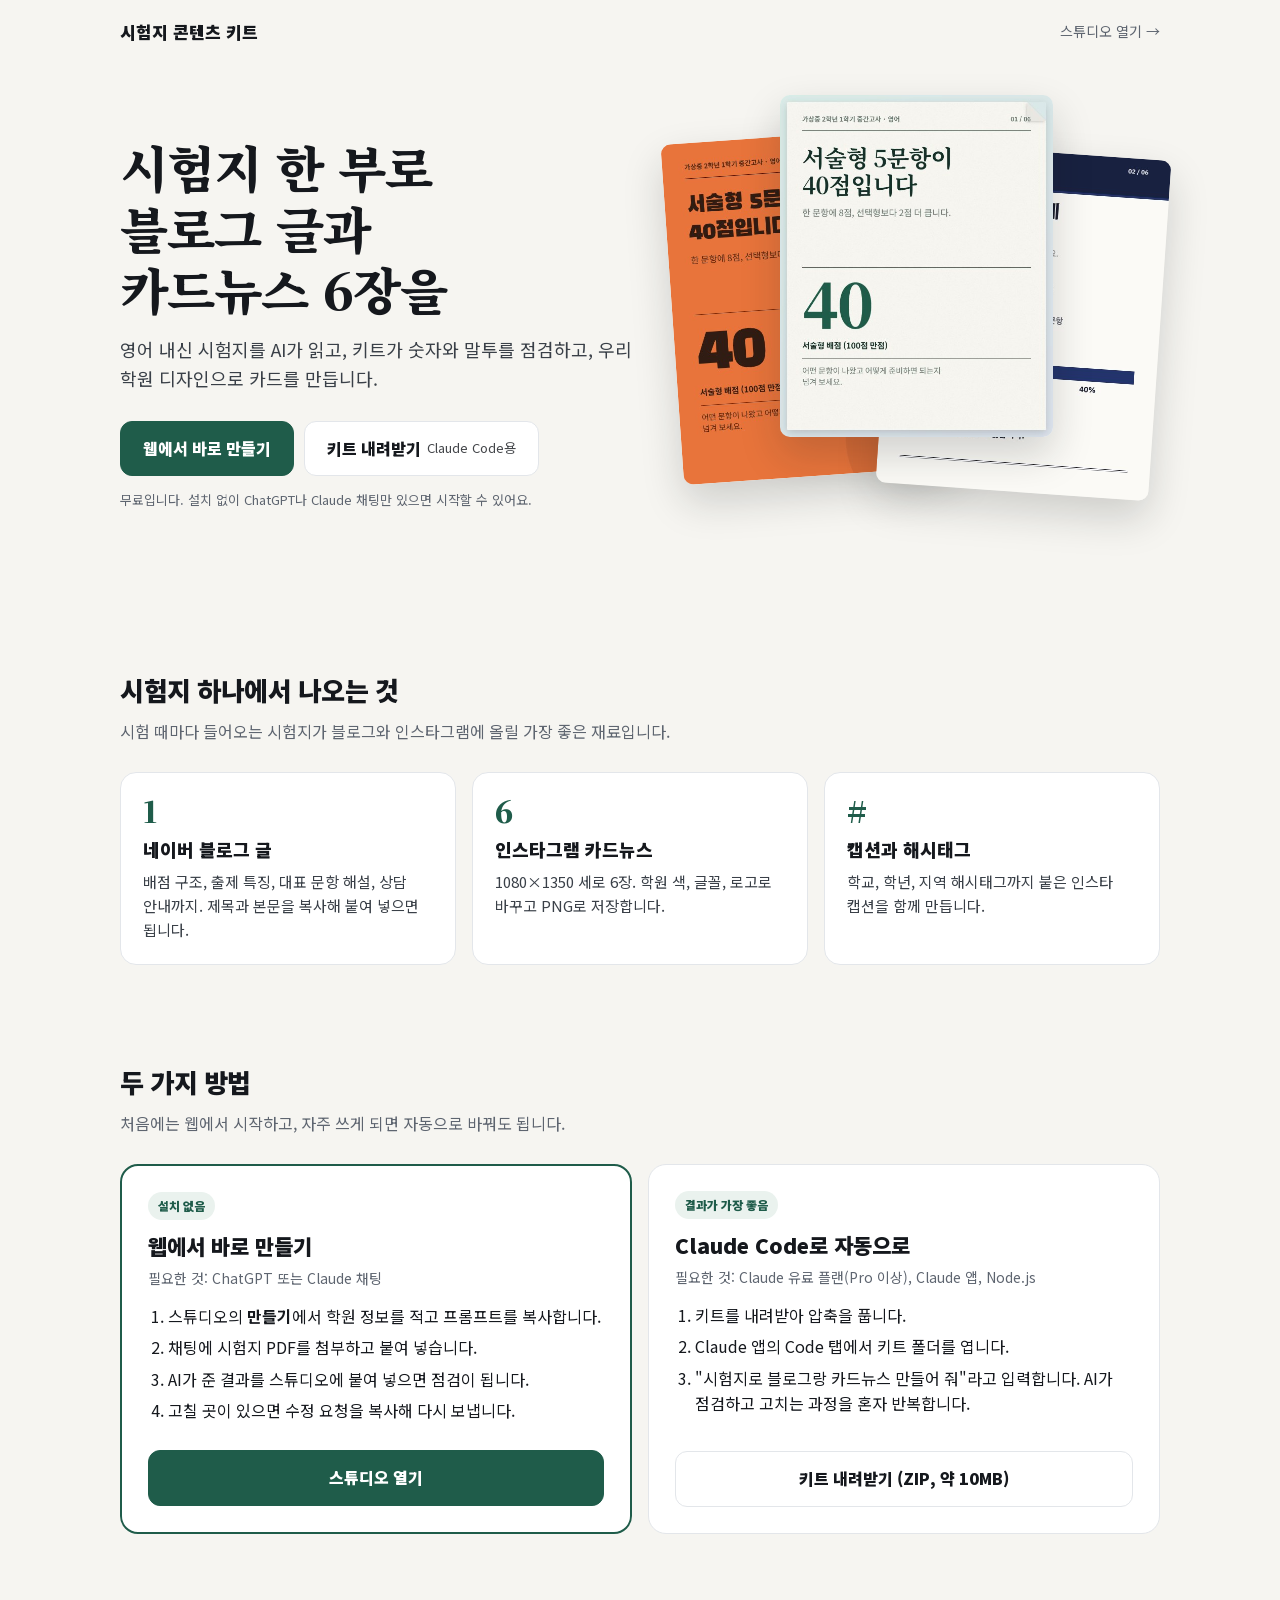
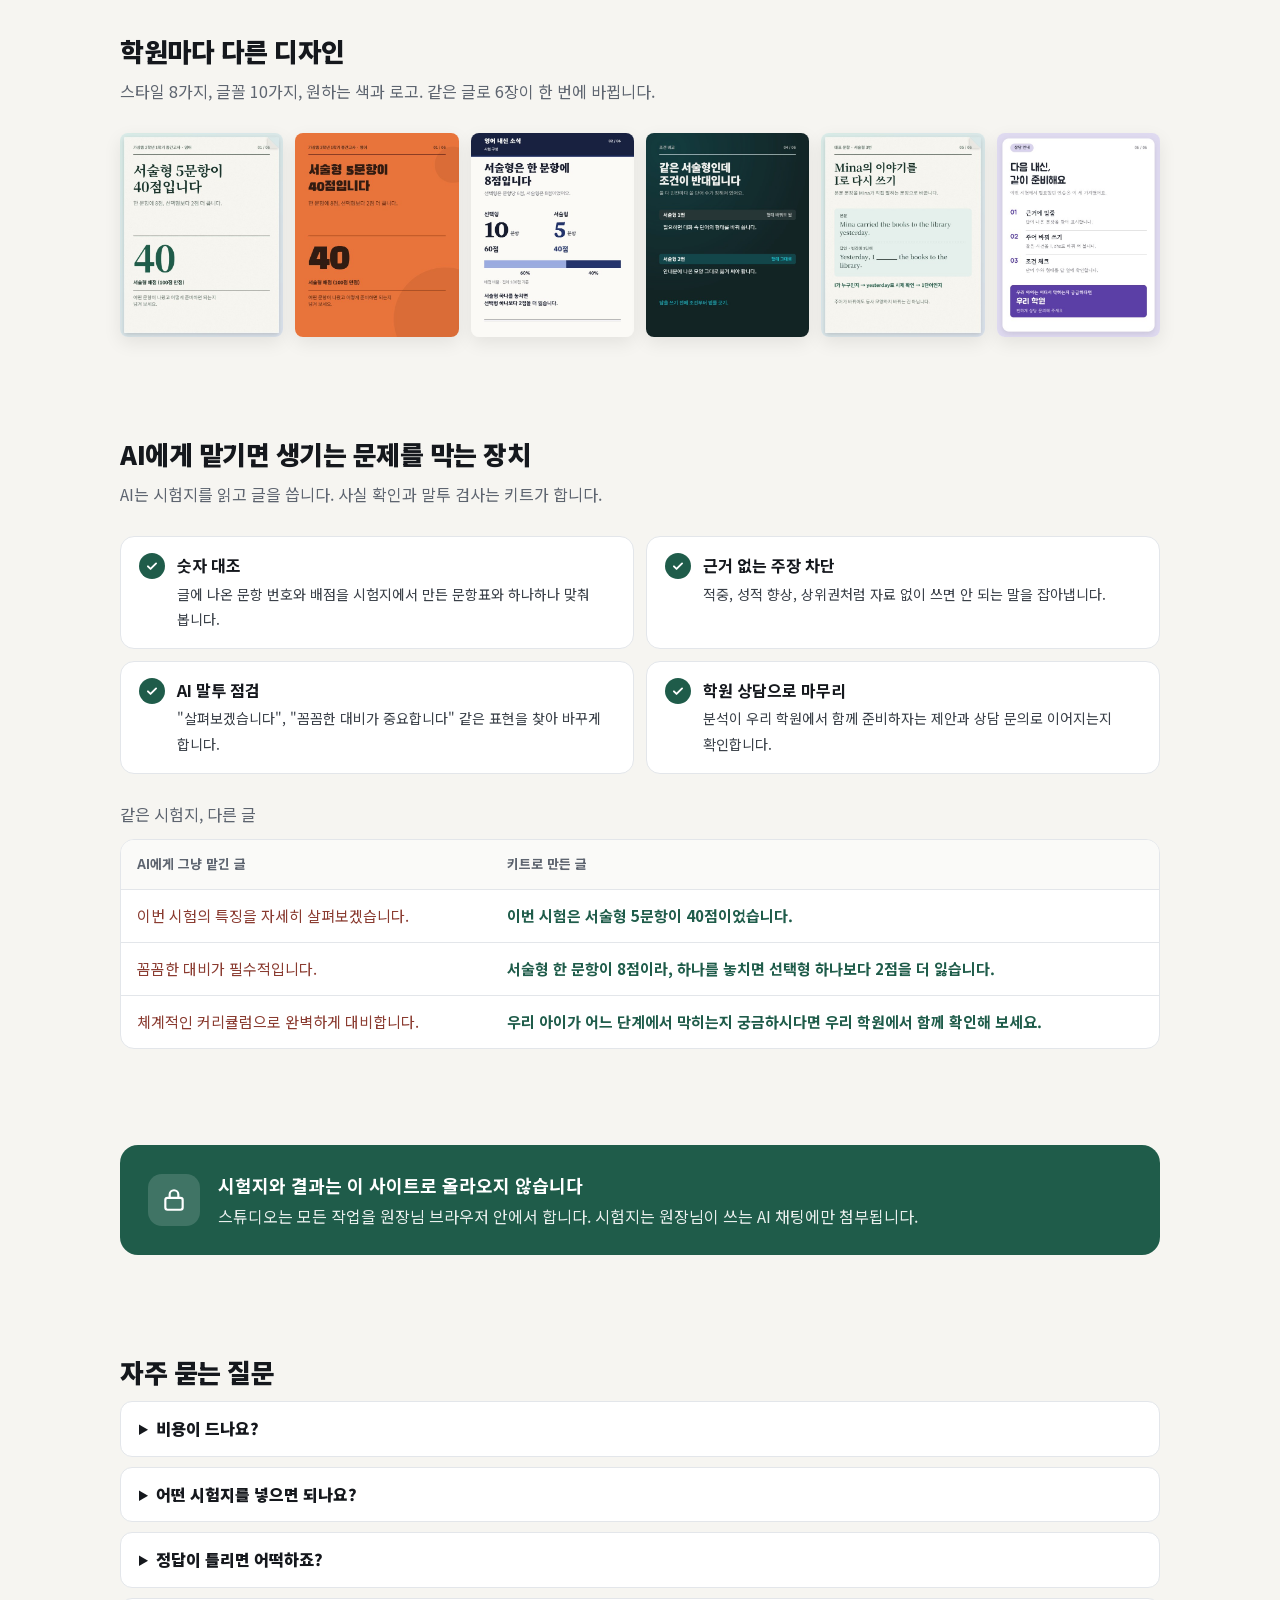
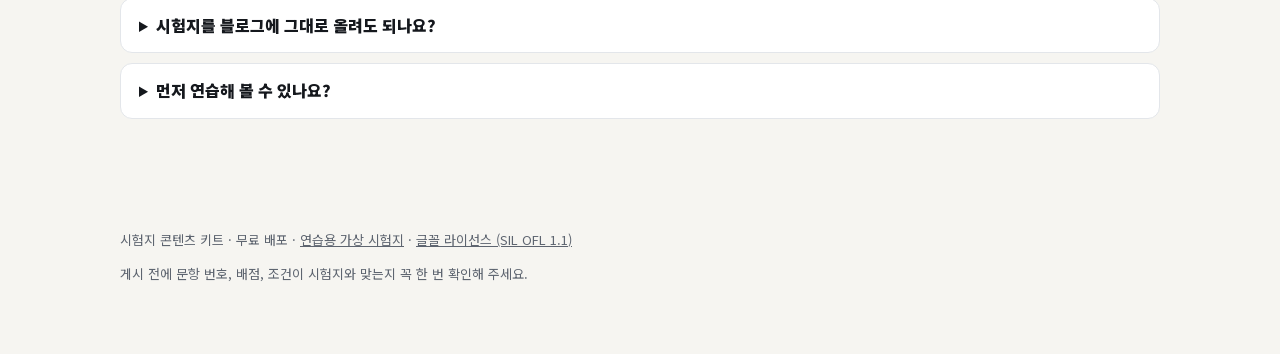
==== index.html @ 61bb946b "시험지 콘텐츠 키트 웹사이트 첫 배포 - 시작 페이지, 웹 스튜디오(만들기·카드뉴스·블로그·점검) - Claude Code용 키트 ZIP, 연습용 가상 시험지  Co-Authore" ====
<!doctype html>
<html lang="ko">
<head>
  <meta charset="utf-8">
  <meta name="viewport" content="width=device-width, initial-scale=1">
  <title>시험지 콘텐츠 키트</title>
  <meta name="description" content="영어 내신 시험지 한 부로 학부모용 네이버 블로그 글과 인스타그램 카드뉴스를 만드는 무료 키트">
  <meta property="og:title" content="시험지 콘텐츠 키트">
  <meta property="og:description" content="시험지 한 부로 블로그 글과 카드뉴스 6장을. 무료로 씁니다.">
  <meta property="og:image" content="assets/site-1.jpg">
  <link rel="stylesheet" href="studio/fonts/fonts.css">
  <style>
    :root {
      --ink: #15181D; --muted: #5E6570; --line: #E3E6EA; --bg: #F6F5F1; --panel: #FFFFFF;
      --accent: #1F5C4A; --accent-2: #2456E8; --soft: #EAF2EE;
    }
    * { box-sizing: border-box; }
    html, body { margin: 0; }
    body { background: var(--bg); color: var(--ink); font-family: "kit-notosans", "Malgun Gothic", "Apple SD Gothic Neo", sans-serif; line-height: 1.6; word-break: keep-all; }
    a { color: inherit; }
    .wrap { max-width: 1080px; margin: 0 auto; padding: 0 20px; }
    header.top { display: flex; align-items: center; justify-content: space-between; padding: 18px 0; }
    header.top b { font-weight: 900; font-size: 17px; }
    header.top a { font-size: 14px; color: var(--muted); text-decoration: none; }

    .hero { display: grid; grid-template-columns: 1.05fr 1fr; gap: 40px; align-items: center; padding: 32px 0 56px; }
    .hero h1 { margin: 0 0 16px; font-family: "kit-notoserif"; font-weight: 900; font-size: clamp(32px, 5vw, 50px); line-height: 1.22; letter-spacing: -1px; }
    .hero p.lead { margin: 0 0 28px; font-size: 18px; color: #3A4048; }
    .cta { display: flex; gap: 10px; flex-wrap: wrap; }
    .btn { display: inline-flex; align-items: center; justify-content: center; gap: 6px; padding: 14px 22px; border-radius: 12px; font-weight: 800; font-size: 16px; text-decoration: none; border: 1px solid var(--line); background: #fff; }
    .btn.primary { background: var(--accent); border-color: var(--accent); color: #fff; }
    .btn small { font-weight: 500; font-size: 13px; opacity: .8; }
    .free { margin-top: 14px; font-size: 13px; color: var(--muted); }
    .stack { position: relative; height: 470px; }
    .stack img { position: absolute; width: 56%; border-radius: 10px; box-shadow: 0 18px 40px rgba(20, 30, 25, .18); }
    .stack img:nth-child(1) { left: 0; top: 40px; transform: rotate(-4deg); }
    .stack img:nth-child(2) { left: 22%; top: 0; z-index: 2; }
    .stack img:nth-child(3) { right: 0; top: 56px; transform: rotate(4deg); }

    section { padding: 48px 0; }
    section h2 { margin: 0 0 8px; font-size: 26px; font-weight: 900; letter-spacing: -.5px; }
    section > .wrap > p.sub { margin: 0 0 28px; color: var(--muted); }
    .three { display: grid; grid-template-columns: repeat(3, 1fr); gap: 16px; }
    .box { background: var(--panel); border: 1px solid var(--line); border-radius: 16px; padding: 22px; }
    .box h3 { margin: 0 0 6px; font-size: 18px; font-weight: 900; }
    .box p { margin: 0; color: #3A4048; font-size: 15px; }
    .num { display: inline-block; font-family: "kit-notoserif"; font-weight: 900; font-size: 30px; color: var(--accent); line-height: 1; margin-bottom: 10px; }

    .ways { display: grid; grid-template-columns: 1fr 1fr; gap: 16px; }
    .way { background: var(--panel); border: 1px solid var(--line); border-radius: 18px; padding: 26px; display: flex; flex-direction: column; }
    .way.main { border: 2px solid var(--accent); }
    .tag { align-self: flex-start; font-size: 12px; font-weight: 800; padding: 4px 10px; border-radius: 99px; background: var(--soft); color: var(--accent); margin-bottom: 10px; }
    .way h3 { margin: 0 0 4px; font-size: 21px; font-weight: 900; }
    .way .need { margin: 0 0 14px; color: var(--muted); font-size: 14px; }
    .way ol { margin: 0 0 20px; padding-left: 20px; }
    .way li { margin-bottom: 6px; }
    .way .btn { margin-top: auto; }

    .gallery { display: grid; grid-template-columns: repeat(6, 1fr); gap: 12px; }
    .gallery img { width: 100%; border-radius: 8px; box-shadow: 0 6px 18px rgba(0,0,0,.08); }

    .checks { display: grid; grid-template-columns: repeat(2, 1fr); gap: 12px; }
    .check { display: flex; gap: 12px; align-items: flex-start; background: var(--panel); border: 1px solid var(--line); border-radius: 14px; padding: 16px 18px; }
    .check b { display: block; margin-bottom: 2px; }
    .check span { color: #3A4048; font-size: 14px; }
    .mark { flex: none; width: 26px; height: 26px; border-radius: 50%; background: var(--accent); color: #fff; display: grid; place-items: center; font-weight: 900; font-size: 14px; }

    .compare { width: 100%; border-collapse: separate; border-spacing: 0; background: var(--panel); border: 1px solid var(--line); border-radius: 14px; overflow: hidden; font-size: 15px; }
    .compare th, .compare td { padding: 14px 16px; text-align: left; vertical-align: top; border-bottom: 1px solid var(--line); }
    .compare tr:last-child td { border-bottom: 0; }
    .compare th { background: #FAFAF8; font-size: 13px; color: var(--muted); }
    .compare td:first-child { color: #8A3B30; }
    .compare td:last-child { color: var(--accent); font-weight: 700; }

    .faq details { background: var(--panel); border: 1px solid var(--line); border-radius: 12px; padding: 14px 18px; margin-bottom: 10px; }
    .faq summary { font-weight: 800; cursor: pointer; }
    .faq p { margin: 10px 0 0; color: #3A4048; }

    .privacy { background: var(--accent); color: #fff; border-radius: 18px; padding: 26px 28px; display: grid; grid-template-columns: auto 1fr; gap: 18px; align-items: center; }
    .privacy b { font-size: 18px; }
    .privacy p { margin: 4px 0 0; opacity: .9; }
    .lock { width: 52px; height: 52px; border-radius: 14px; background: rgba(255,255,255,.15); display: grid; place-items: center; font-size: 26px; }

    footer { padding: 40px 0 56px; color: var(--muted); font-size: 13px; }
    footer a { color: var(--muted); }

    @media (max-width: 860px) {
      .hero { grid-template-columns: 1fr; gap: 24px; padding-top: 8px; }
      .stack { height: 360px; }
      .three, .ways, .checks { grid-template-columns: 1fr; }
      .gallery { grid-template-columns: repeat(3, 1fr); }
      .privacy { grid-template-columns: 1fr; }
      .compare { font-size: 14px; }
    }
  </style>
</head>
<body>
  <div class="wrap">
    <header class="top">
      <b>시험지 콘텐츠 키트</b>
      <a href="studio.html">스튜디오 열기 →</a>
    </header>

    <div class="hero">
      <div>
        <h1>시험지 한 부로<br>블로그 글과<br>카드뉴스 6장을</h1>
        <p class="lead">영어 내신 시험지를 AI가 읽고, 키트가 숫자와 말투를 점검하고, 우리 학원 디자인으로 카드를 만듭니다.</p>
        <div class="cta">
          <a class="btn primary" href="studio.html">웹에서 바로 만들기</a>
          <a class="btn" href="downloads/exam-content-kit.zip" download>키트 내려받기 <small>Claude Code용</small></a>
        </div>
        <p class="free">무료입니다. 설치 없이 ChatGPT나 Claude 채팅만 있으면 시작할 수 있어요.</p>
      </div>
      <div class="stack" aria-hidden="true">
        <img src="assets/site-2.jpg" alt="">
        <img src="assets/site-1.jpg" alt="">
        <img src="assets/site-3.jpg" alt="">
      </div>
    </div>
  </div>

  <section>
    <div class="wrap">
      <h2>시험지 하나에서 나오는 것</h2>
      <p class="sub">시험 때마다 들어오는 시험지가 블로그와 인스타그램에 올릴 가장 좋은 재료입니다.</p>
      <div class="three">
        <div class="box"><span class="num">1</span><h3>네이버 블로그 글</h3><p>배점 구조, 출제 특징, 대표 문항 해설, 상담 안내까지. 제목과 본문을 복사해 붙여 넣으면 됩니다.</p></div>
        <div class="box"><span class="num">6</span><h3>인스타그램 카드뉴스</h3><p>1080×1350 세로 6장. 학원 색, 글꼴, 로고로 바꾸고 PNG로 저장합니다.</p></div>
        <div class="box"><span class="num">#</span><h3>캡션과 해시태그</h3><p>학교, 학년, 지역 해시태그까지 붙은 인스타 캡션을 함께 만듭니다.</p></div>
      </div>
    </div>
  </section>

  <section>
    <div class="wrap">
      <h2>두 가지 방법</h2>
      <p class="sub">처음에는 웹에서 시작하고, 자주 쓰게 되면 자동으로 바꿔도 됩니다.</p>
      <div class="ways">
        <div class="way main">
          <span class="tag">설치 없음</span>
          <h3>웹에서 바로 만들기</h3>
          <p class="need">필요한 것: ChatGPT 또는 Claude 채팅</p>
          <ol>
            <li>스튜디오의 <b>만들기</b>에서 학원 정보를 적고 프롬프트를 복사합니다.</li>
            <li>채팅에 시험지 PDF를 첨부하고 붙여 넣습니다.</li>
            <li>AI가 준 결과를 스튜디오에 붙여 넣으면 점검이 됩니다.</li>
            <li>고칠 곳이 있으면 수정 요청을 복사해 다시 보냅니다.</li>
          </ol>
          <a class="btn primary" href="studio.html">스튜디오 열기</a>
        </div>
        <div class="way">
          <span class="tag">결과가 가장 좋음</span>
          <h3>Claude Code로 자동으로</h3>
          <p class="need">필요한 것: Claude 유료 플랜(Pro 이상), Claude 앱, Node.js</p>
          <ol>
            <li>키트를 내려받아 압축을 풉니다.</li>
            <li>Claude 앱의 Code 탭에서 키트 폴더를 엽니다.</li>
            <li>"시험지로 블로그랑 카드뉴스 만들어 줘"라고 입력합니다. AI가 점검하고 고치는 과정을 혼자 반복합니다.</li>
          </ol>
          <a class="btn" href="downloads/exam-content-kit.zip" download>키트 내려받기 (ZIP, 약 10MB)</a>
        </div>
      </div>
    </div>
  </section>

  <section>
    <div class="wrap">
      <h2>학원마다 다른 디자인</h2>
      <p class="sub">스타일 8가지, 글꼴 10가지, 원하는 색과 로고. 같은 글로 6장이 한 번에 바뀝니다.</p>
      <div class="gallery">
        <img src="assets/site-1.jpg" alt="시험지 스타일 표지 예시">
        <img src="assets/site-2.jpg" alt="컬러 블록 스타일 표지 예시">
        <img src="assets/site-3.jpg" alt="소식지 스타일 배점 카드 예시">
        <img src="assets/site-6.jpg" alt="다크 스타일 조건 비교 카드 예시">
        <img src="assets/site-5.jpg" alt="대표 문항 카드 예시">
        <img src="assets/site-4.jpg" alt="둥근 카드 스타일 상담 카드 예시">
      </div>
    </div>
  </section>

  <section>
    <div class="wrap">
      <h2>AI에게 맡기면 생기는 문제를 막는 장치</h2>
      <p class="sub">AI는 시험지를 읽고 글을 씁니다. 사실 확인과 말투 검사는 키트가 합니다.</p>
      <div class="checks">
        <div class="check"><span class="mark"><svg width="14" height="14" viewBox="0 0 24 24" fill="none" stroke="#fff" stroke-width="3.2" stroke-linecap="round" stroke-linejoin="round"><path d="M5 12.5l4.5 4.5L19 7.5"/></svg></span><div><b>숫자 대조</b><span>글에 나온 문항 번호와 배점을 시험지에서 만든 문항표와 하나하나 맞춰 봅니다.</span></div></div>
        <div class="check"><span class="mark"><svg width="14" height="14" viewBox="0 0 24 24" fill="none" stroke="#fff" stroke-width="3.2" stroke-linecap="round" stroke-linejoin="round"><path d="M5 12.5l4.5 4.5L19 7.5"/></svg></span><div><b>근거 없는 주장 차단</b><span>적중, 성적 향상, 상위권처럼 자료 없이 쓰면 안 되는 말을 잡아냅니다.</span></div></div>
        <div class="check"><span class="mark"><svg width="14" height="14" viewBox="0 0 24 24" fill="none" stroke="#fff" stroke-width="3.2" stroke-linecap="round" stroke-linejoin="round"><path d="M5 12.5l4.5 4.5L19 7.5"/></svg></span><div><b>AI 말투 점검</b><span>"살펴보겠습니다", "꼼꼼한 대비가 중요합니다" 같은 표현을 찾아 바꾸게 합니다.</span></div></div>
        <div class="check"><span class="mark"><svg width="14" height="14" viewBox="0 0 24 24" fill="none" stroke="#fff" stroke-width="3.2" stroke-linecap="round" stroke-linejoin="round"><path d="M5 12.5l4.5 4.5L19 7.5"/></svg></span><div><b>학원 상담으로 마무리</b><span>분석이 우리 학원에서 함께 준비하자는 제안과 상담 문의로 이어지는지 확인합니다.</span></div></div>
      </div>
      <p class="sub" style="margin:28px 0 12px">같은 시험지, 다른 글</p>
      <table class="compare">
        <thead><tr><th>AI에게 그냥 맡긴 글</th><th>키트로 만든 글</th></tr></thead>
        <tbody>
          <tr><td>이번 시험의 특징을 자세히 살펴보겠습니다.</td><td>이번 시험은 서술형 5문항이 40점이었습니다.</td></tr>
          <tr><td>꼼꼼한 대비가 필수적입니다.</td><td>서술형 한 문항이 8점이라, 하나를 놓치면 선택형 하나보다 2점을 더 잃습니다.</td></tr>
          <tr><td>체계적인 커리큘럼으로 완벽하게 대비합니다.</td><td>우리 아이가 어느 단계에서 막히는지 궁금하시다면 우리 학원에서 함께 확인해 보세요.</td></tr>
        </tbody>
      </table>
    </div>
  </section>

  <section>
    <div class="wrap">
      <div class="privacy">
        <div class="lock" aria-hidden="true"><svg width="26" height="26" viewBox="0 0 24 24" fill="none" stroke="#fff" stroke-width="2" stroke-linecap="round" stroke-linejoin="round"><rect x="4" y="10" width="16" height="11" rx="2"/><path d="M8 10V7a4 4 0 0 1 8 0v3"/></svg></div>
        <div>
          <b>시험지와 결과는 이 사이트로 올라오지 않습니다</b>
          <p>스튜디오는 모든 작업을 원장님 브라우저 안에서 합니다. 시험지는 원장님이 쓰는 AI 채팅에만 첨부됩니다.</p>
        </div>
      </div>
    </div>
  </section>

  <section class="faq">
    <div class="wrap">
      <h2>자주 묻는 질문</h2>
      <details><summary>비용이 드나요?</summary><p>키트와 스튜디오는 무료입니다. 웹 방식은 ChatGPT·Claude 채팅(무료 또는 유료)만 있으면 됩니다. Claude Code 방식은 Claude 유료 플랜이 필요합니다.</p></details>
      <details><summary>어떤 시험지를 넣으면 되나요?</summary><p>중·고등학교 영어 내신 시험지 PDF나 사진이면 됩니다. 이름과 번호가 적혀 있으면 가리고 넣어 주세요. 글자가 흐린 부분은 '판독 불확실'로 표시되고 글에는 쓰지 않습니다.</p></details>
      <details><summary>정답이 틀리면 어떡하죠?</summary><p>공식 정답이 없기 때문에 글에 정답을 쓰지 않습니다. 대표 문항은 무엇을 보고 어떤 순서로 판단하는지만 설명합니다.</p></details>
      <details><summary>시험지를 블로그에 그대로 올려도 되나요?</summary><p>시험지 전체를 이미지로 올리지 않는 것을 권합니다. 키트는 대표 문항의 한두 문장만 발췌합니다.</p></details>
      <details><summary>먼저 연습해 볼 수 있나요?</summary><p><a href="downloads/practice-exam.pdf" download>연습용 가상 시험지</a>를 내려받아 웹 방식으로 해 보세요. 스튜디오의 '예제 열기'로 결과 모습을 먼저 볼 수도 있습니다.</p></details>
    </div>
  </section>

  <footer>
    <div class="wrap">
      <p>시험지 콘텐츠 키트 · 무료 배포 · <a href="downloads/practice-exam.pdf" download>연습용 가상 시험지</a> · <a href="studio/fonts/NOTICE.txt">글꼴 라이선스 (SIL OFL 1.1)</a></p>
      <p>게시 전에 문항 번호, 배점, 조건이 시험지와 맞는지 꼭 한 번 확인해 주세요.</p>
    </div>
  </footer>
</body>
</html>
---- studio/fonts/fonts.css ----
/* 키트에 포함된 글꼴 (SIL OFL 1.1, NOTICE.txt 참고). 인터넷 없이 동작한다. */
@font-face { font-family: "kit-notosans"; src: url("notosans-400.woff2") format("woff2"); font-weight: 400; font-display: block; }
@font-face { font-family: "kit-notosans"; src: url("notosans-700.woff2") format("woff2"); font-weight: 700; font-display: block; }
@font-face { font-family: "kit-notosans"; src: url("notosans-900.woff2") format("woff2"); font-weight: 900; font-display: block; }
@font-face { font-family: "kit-notoserif"; src: url("notoserif-400.woff2") format("woff2"); font-weight: 400; font-display: block; }
@font-face { font-family: "kit-notoserif"; src: url("notoserif-700.woff2") format("woff2"); font-weight: 700; font-display: block; }
@font-face { font-family: "kit-notoserif"; src: url("notoserif-900.woff2") format("woff2"); font-weight: 900; font-display: block; }
@font-face { font-family: "kit-hahmlet"; src: url("hahmlet-400.woff2") format("woff2"); font-weight: 400; font-display: block; }
@font-face { font-family: "kit-hahmlet"; src: url("hahmlet-700.woff2") format("woff2"); font-weight: 700; font-display: block; }
@font-face { font-family: "kit-hahmlet"; src: url("hahmlet-800.woff2") format("woff2"); font-weight: 800; font-display: block; }
@font-face { font-family: "kit-jua"; src: url("jua-400.woff2") format("woff2"); font-weight: 400; font-display: block; }
@font-face { font-family: "kit-gowundodum"; src: url("gowundodum-400.woff2") format("woff2"); font-weight: 400; font-display: block; }
@font-face { font-family: "kit-gowunbatang"; src: url("gowunbatang-400.woff2") format("woff2"); font-weight: 400; font-display: block; }
@font-face { font-family: "kit-gowunbatang"; src: url("gowunbatang-700.woff2") format("woff2"); font-weight: 700; font-display: block; }
@font-face { font-family: "kit-plex"; src: url("plex-400.woff2") format("woff2"); font-weight: 400; font-display: block; }
@font-face { font-family: "kit-plex"; src: url("plex-700.woff2") format("woff2"); font-weight: 700; font-display: block; }
@font-face { font-family: "kit-gaegu"; src: url("gaegu-400.woff2") format("woff2"); font-weight: 400; font-display: block; }
@font-face { font-family: "kit-gaegu"; src: url("gaegu-700.woff2") format("woff2"); font-weight: 700; font-display: block; }
@font-face { font-family: "kit-blackhan"; src: url("blackhan-400.woff2") format("woff2"); font-weight: 400; font-display: block; }
@font-face { font-family: "kit-dohyeon"; src: url("dohyeon-400.woff2") format("woff2"); font-weight: 400; font-display: block; }
@font-face { font-family: "kit-nanummj"; src: url("nanummj-400.woff2") format("woff2"); font-weight: 400; font-display: block; }
@font-face { font-family: "kit-nanummj"; src: url("nanummj-800.woff2") format("woff2"); font-weight: 800; font-display: block; }
@font-face { font-family: "kit-nanumgt"; src: url("nanumgt-400.woff2") format("woff2"); font-weight: 400; font-display: block; }
@font-face { font-family: "kit-nanumgt"; src: url("nanumgt-800.woff2") format("woff2"); font-weight: 800; font-display: block; }
@font-face { font-family: "kit-nanumpen"; src: url("nanumpen-400.woff2") format("woff2"); font-weight: 400; font-display: block; }
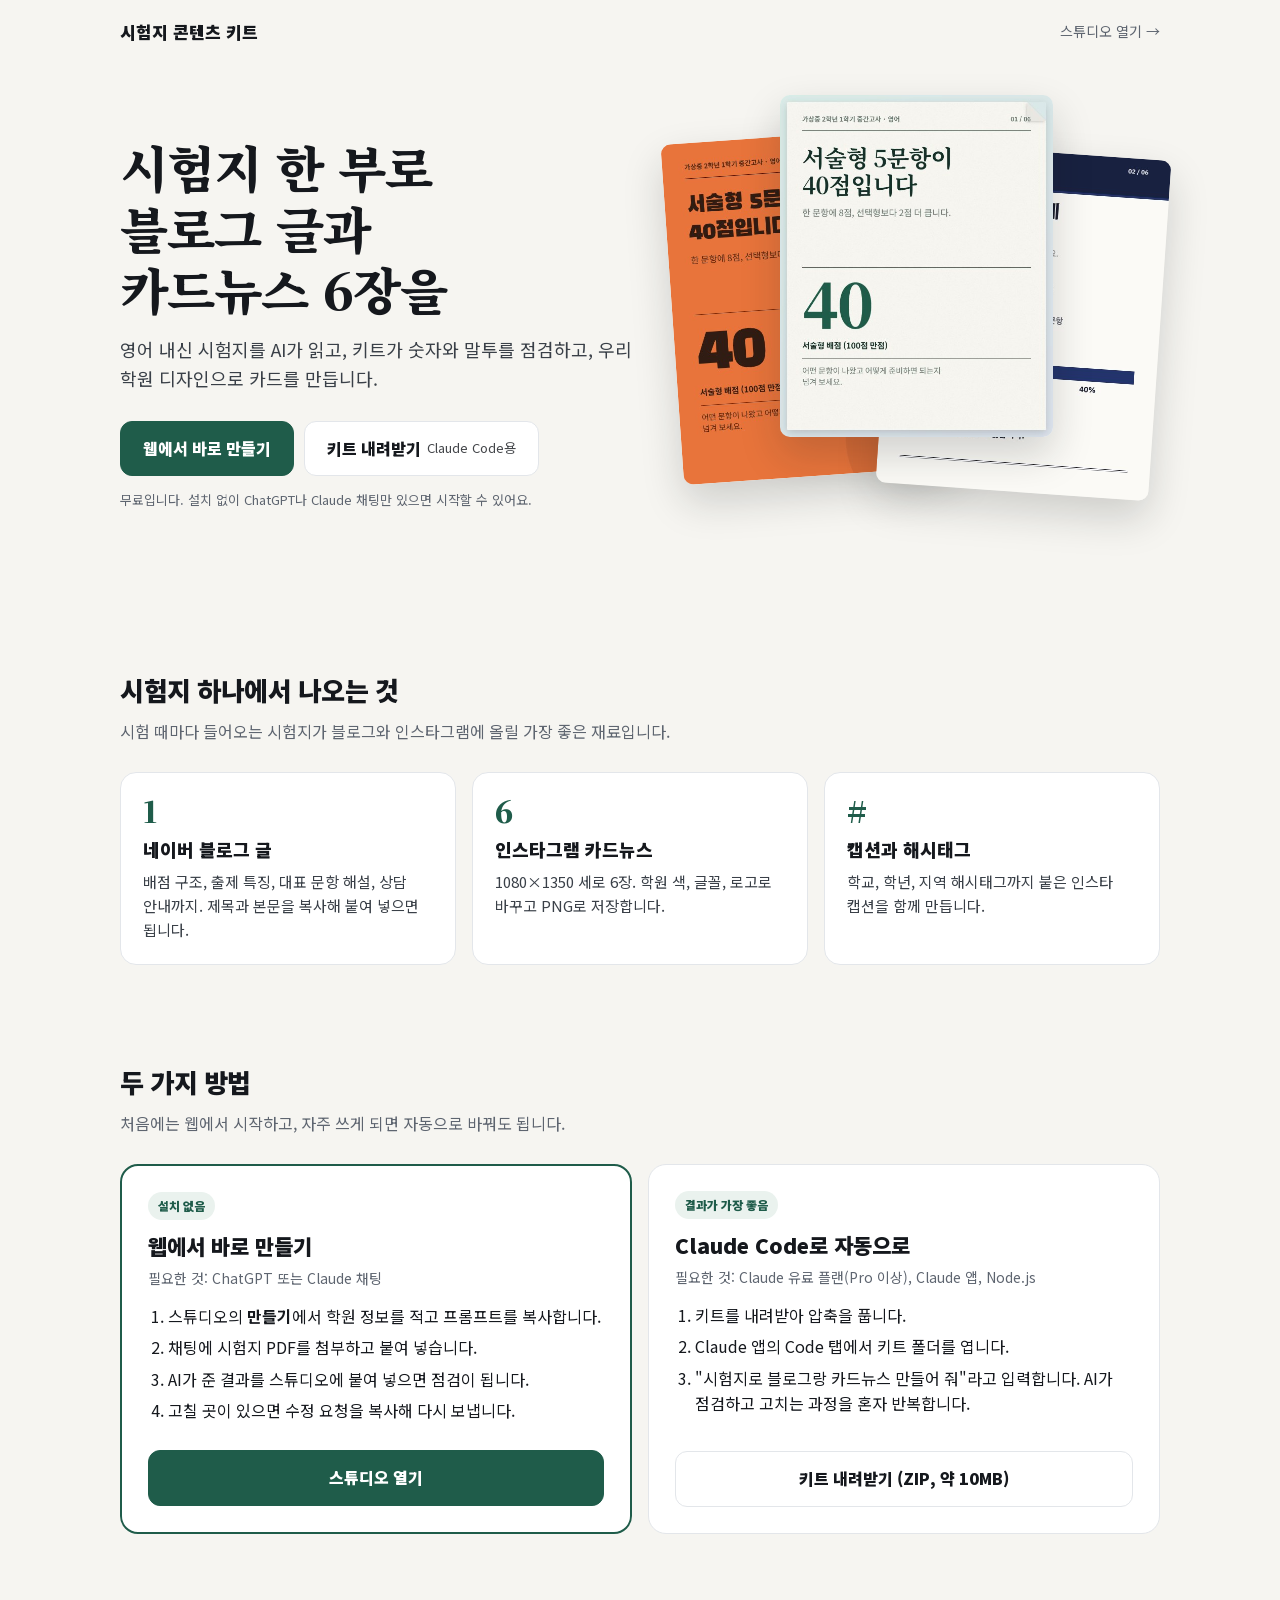
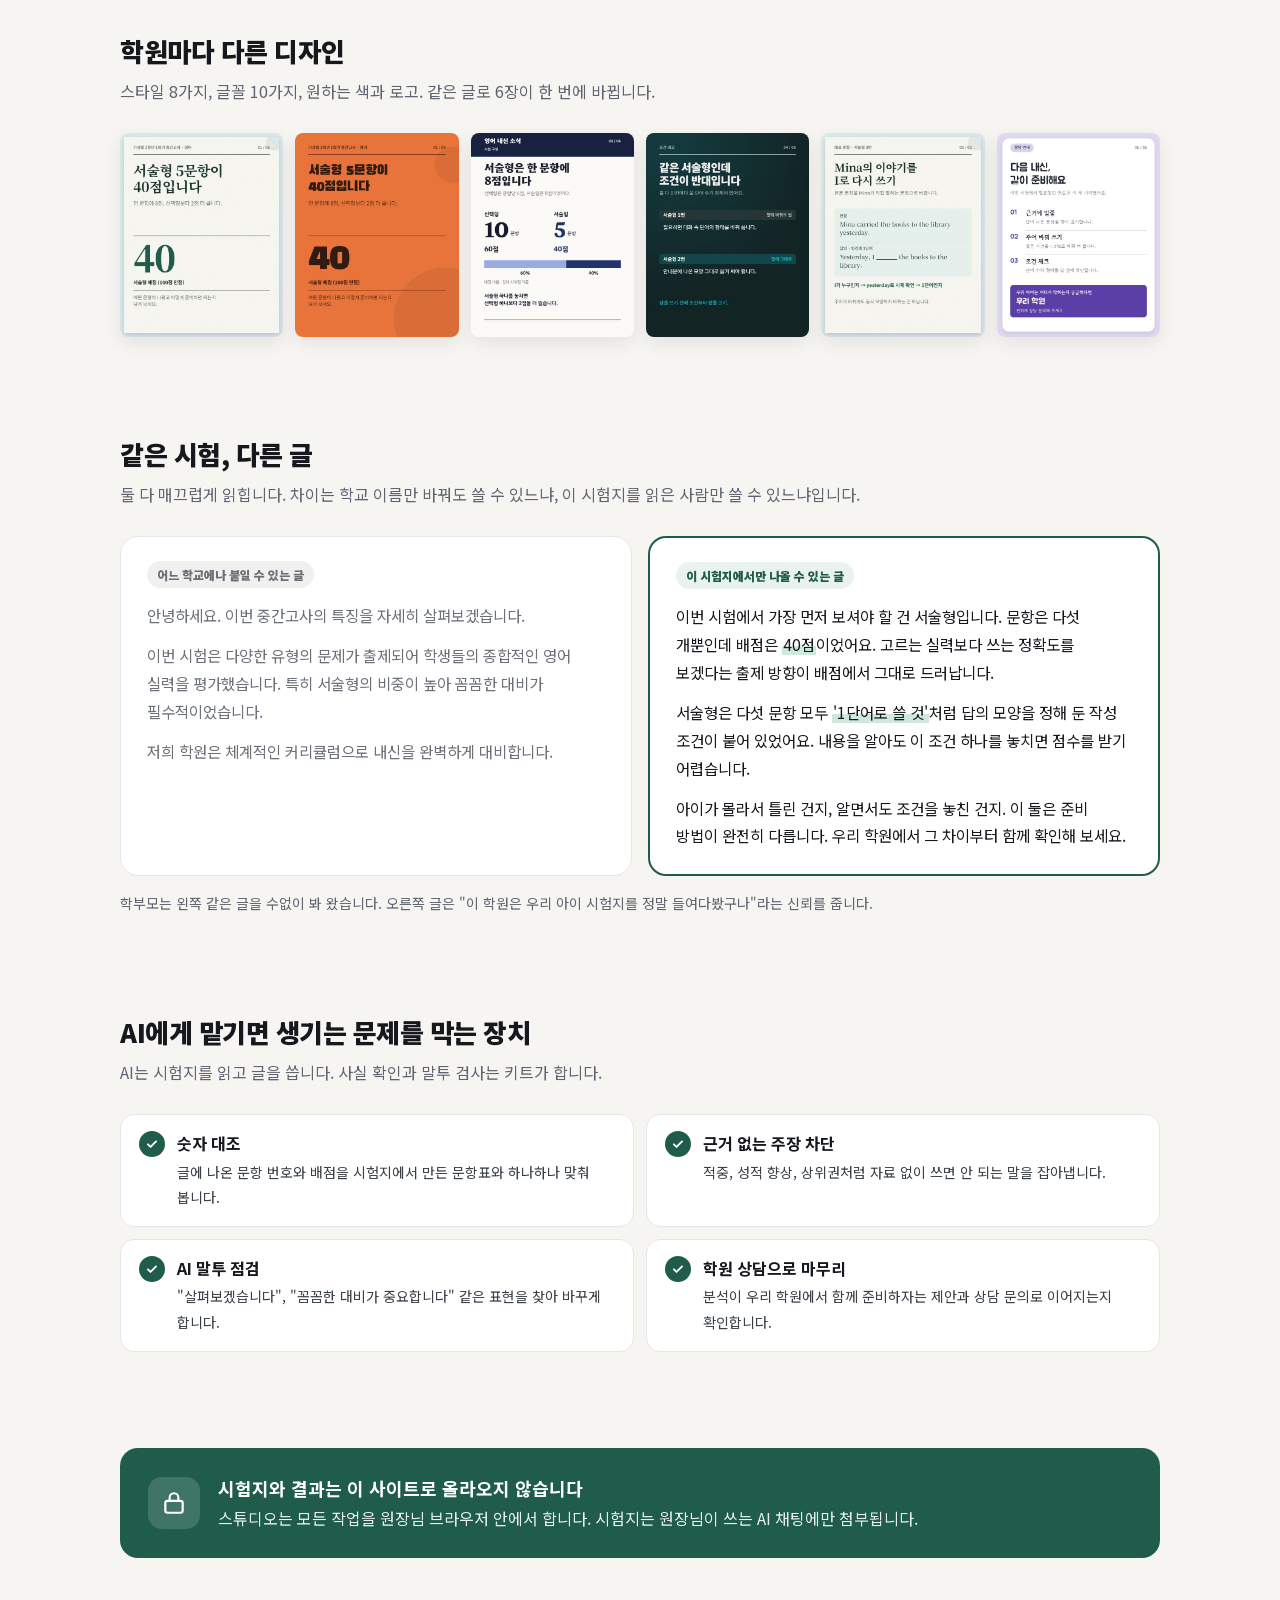
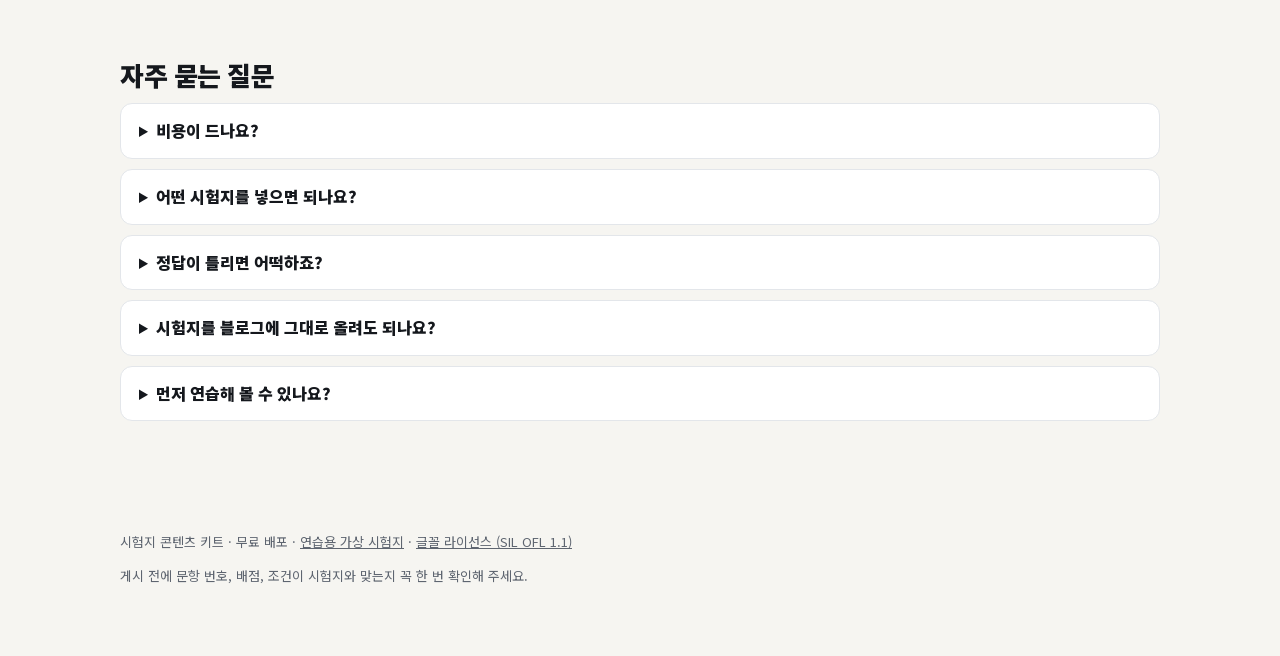
==== commit f45200bc: "말투 개편: 사실 + 읽히는 흐름 + 전문가 해석 한 문장 - 말투 지침·채팅 프롬프트: 건조한 보고서체도 실패로 보고, 문단마다 선생님 해석 한 문장 - 점검기: 문장 끝이 거의" ====
--- a/index.html
+++ b/index.html
@@ -72,6 +72,16 @@
     .compare td:first-child { color: #8A3B30; }
     .compare td:last-child { color: var(--accent); font-weight: 700; }
 
+    .vs { display: grid; grid-template-columns: 1fr 1fr; gap: 16px; }
+    .vs-card { background: var(--panel); border: 1px solid var(--line); border-radius: 18px; padding: 24px 26px; }
+    .vs-card p { margin: 0 0 12px; font-size: 15.5px; line-height: 1.8; }
+    .vs-card p:last-child { margin-bottom: 0; }
+    .vs-card.generic { color: #6B7079; }
+    .vs-card.specific { border: 2px solid var(--accent); }
+    .vs-tag { display: inline-block; margin-bottom: 14px; font-size: 12px; font-weight: 800; padding: 4px 10px; border-radius: 99px; background: #F0F0EE; color: #6B7079; }
+    .specific .vs-tag { background: var(--soft); color: var(--accent); }
+    .vs-card mark { background: linear-gradient(transparent 58%, #CFE8DC 58%); color: inherit; padding: 0 1px; }
+    .vs-note { margin: 16px 0 0; color: var(--muted); font-size: 14px; }
     .faq details { background: var(--panel); border: 1px solid var(--line); border-radius: 12px; padding: 14px 18px; margin-bottom: 10px; }
     .faq summary { font-weight: 800; cursor: pointer; }
     .faq p { margin: 10px 0 0; color: #3A4048; }
@@ -87,7 +97,7 @@
     @media (max-width: 860px) {
       .hero { grid-template-columns: 1fr; gap: 24px; padding-top: 8px; }
       .stack { height: 360px; }
-      .three, .ways, .checks { grid-template-columns: 1fr; }
+      .three, .ways, .checks, .vs { grid-template-columns: 1fr; }
       .gallery { grid-template-columns: repeat(3, 1fr); }
       .privacy { grid-template-columns: 1fr; }
       .compare { font-size: 14px; }
@@ -180,6 +190,28 @@
 
   <section>
     <div class="wrap">
+      <h2>같은 시험, 다른 글</h2>
+      <p class="sub">둘 다 매끄럽게 읽힙니다. 차이는 학교 이름만 바꿔도 쓸 수 있느냐, 이 시험지를 읽은 사람만 쓸 수 있느냐입니다.</p>
+      <div class="vs">
+        <article class="vs-card generic">
+          <span class="vs-tag">어느 학교에나 붙일 수 있는 글</span>
+          <p>안녕하세요. 이번 중간고사의 특징을 자세히 살펴보겠습니다.</p>
+          <p>이번 시험은 다양한 유형의 문제가 출제되어 학생들의 종합적인 영어 실력을 평가했습니다. 특히 서술형의 비중이 높아 꼼꼼한 대비가 필수적이었습니다.</p>
+          <p>저희 학원은 체계적인 커리큘럼으로 내신을 완벽하게 대비합니다.</p>
+        </article>
+        <article class="vs-card specific">
+          <span class="vs-tag">이 시험지에서만 나올 수 있는 글</span>
+          <p>이번 시험에서 가장 먼저 보셔야 할 건 서술형입니다. 문항은 다섯 개뿐인데 배점은 <mark>40점</mark>이었어요. 고르는 실력보다 쓰는 정확도를 보겠다는 출제 방향이 배점에서 그대로 드러납니다.</p>
+          <p>서술형은 다섯 문항 모두 <mark>'1단어로 쓸 것'</mark>처럼 답의 모양을 정해 둔 작성 조건이 붙어 있었어요. 내용을 알아도 이 조건 하나를 놓치면 점수를 받기 어렵습니다.</p>
+          <p>아이가 몰라서 틀린 건지, 알면서도 조건을 놓친 건지. 이 둘은 준비 방법이 완전히 다릅니다. 우리 학원에서 그 차이부터 함께 확인해 보세요.</p>
+        </article>
+      </div>
+      <p class="vs-note">학부모는 왼쪽 같은 글을 수없이 봐 왔습니다. 오른쪽 글은 "이 학원은 우리 아이 시험지를 정말 들여다봤구나"라는 신뢰를 줍니다.</p>
+    </div>
+  </section>
+
+  <section>
+    <div class="wrap">
       <h2>AI에게 맡기면 생기는 문제를 막는 장치</h2>
       <p class="sub">AI는 시험지를 읽고 글을 씁니다. 사실 확인과 말투 검사는 키트가 합니다.</p>
       <div class="checks">
@@ -188,15 +220,6 @@
         <div class="check"><span class="mark"><svg width="14" height="14" viewBox="0 0 24 24" fill="none" stroke="#fff" stroke-width="3.2" stroke-linecap="round" stroke-linejoin="round"><path d="M5 12.5l4.5 4.5L19 7.5"/></svg></span><div><b>AI 말투 점검</b><span>"살펴보겠습니다", "꼼꼼한 대비가 중요합니다" 같은 표현을 찾아 바꾸게 합니다.</span></div></div>
         <div class="check"><span class="mark"><svg width="14" height="14" viewBox="0 0 24 24" fill="none" stroke="#fff" stroke-width="3.2" stroke-linecap="round" stroke-linejoin="round"><path d="M5 12.5l4.5 4.5L19 7.5"/></svg></span><div><b>학원 상담으로 마무리</b><span>분석이 우리 학원에서 함께 준비하자는 제안과 상담 문의로 이어지는지 확인합니다.</span></div></div>
       </div>
-      <p class="sub" style="margin:28px 0 12px">같은 시험지, 다른 글</p>
-      <table class="compare">
-        <thead><tr><th>AI에게 그냥 맡긴 글</th><th>키트로 만든 글</th></tr></thead>
-        <tbody>
-          <tr><td>이번 시험의 특징을 자세히 살펴보겠습니다.</td><td>이번 시험은 서술형 5문항이 40점이었습니다.</td></tr>
-          <tr><td>꼼꼼한 대비가 필수적입니다.</td><td>서술형 한 문항이 8점이라, 하나를 놓치면 선택형 하나보다 2점을 더 잃습니다.</td></tr>
-          <tr><td>체계적인 커리큘럼으로 완벽하게 대비합니다.</td><td>우리 아이가 어느 단계에서 막히는지 궁금하시다면 우리 학원에서 함께 확인해 보세요.</td></tr>
-        </tbody>
-      </table>
     </div>
   </section>
 
